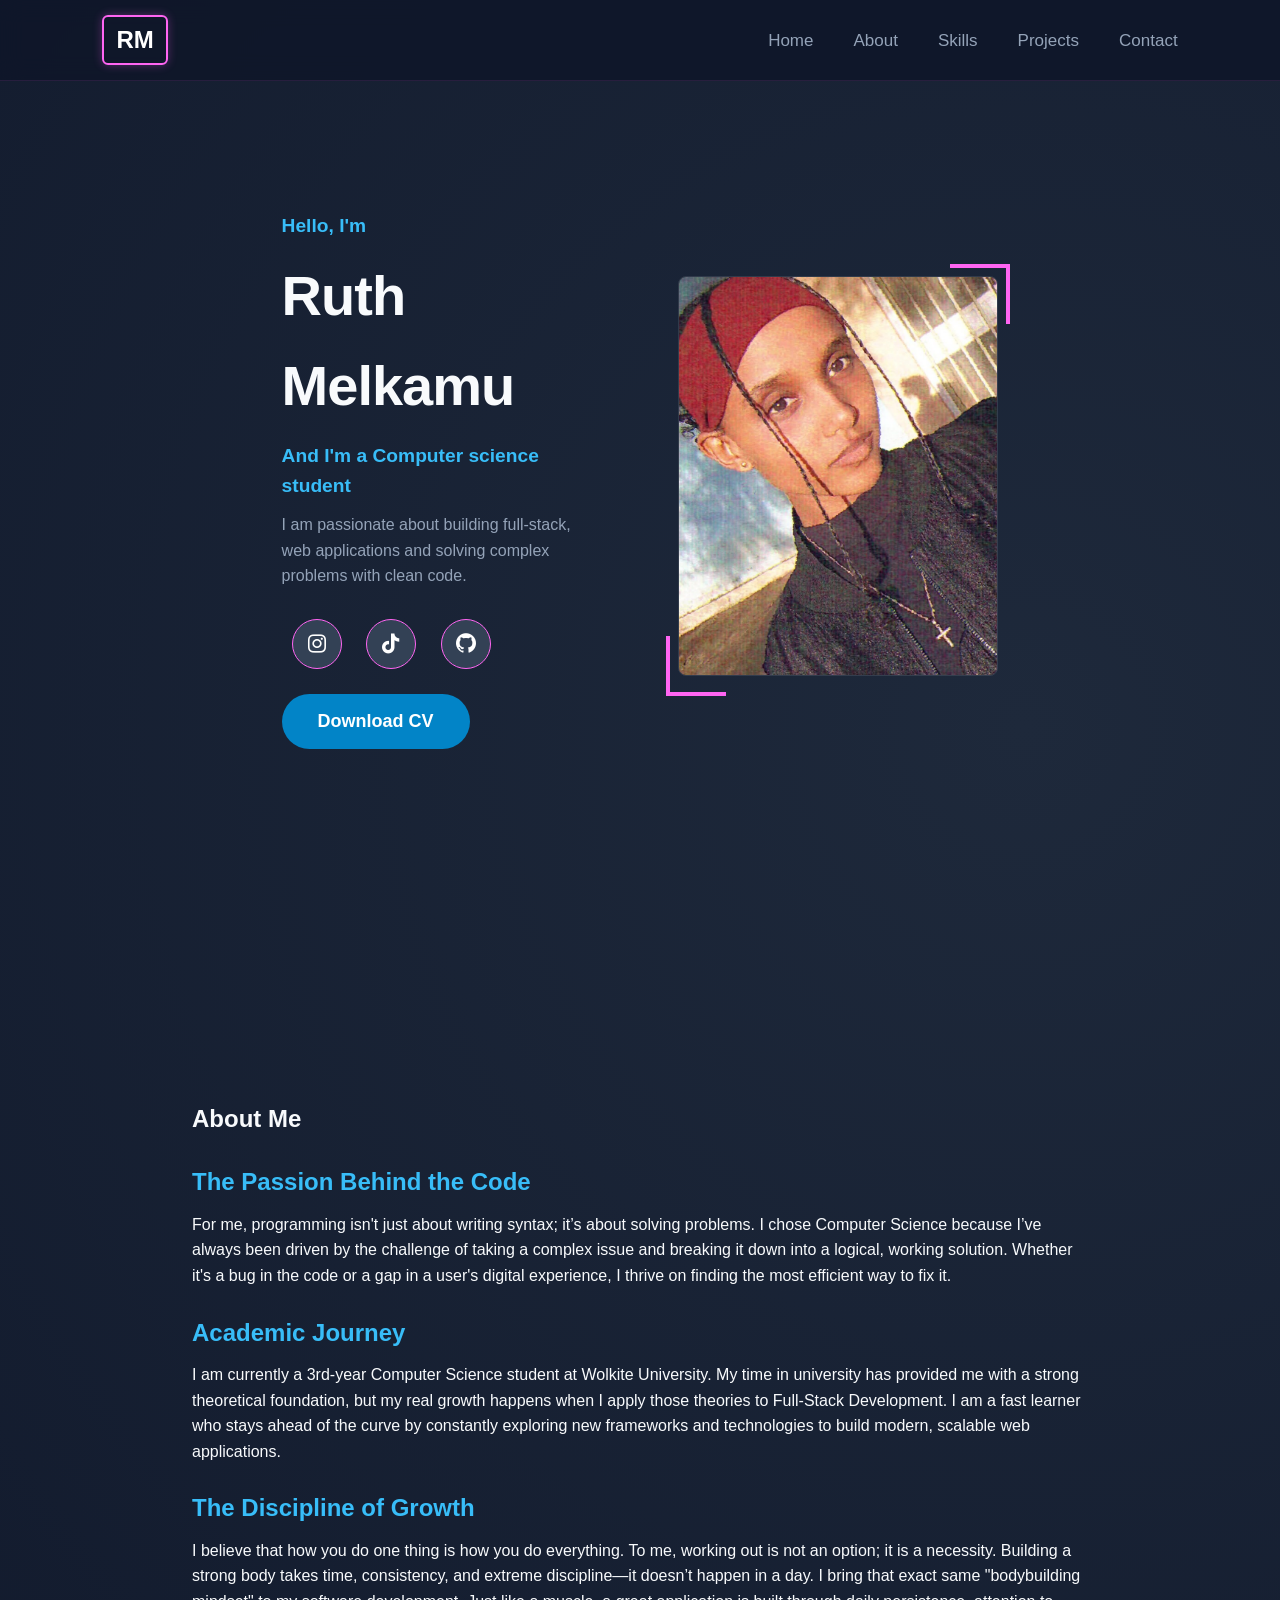
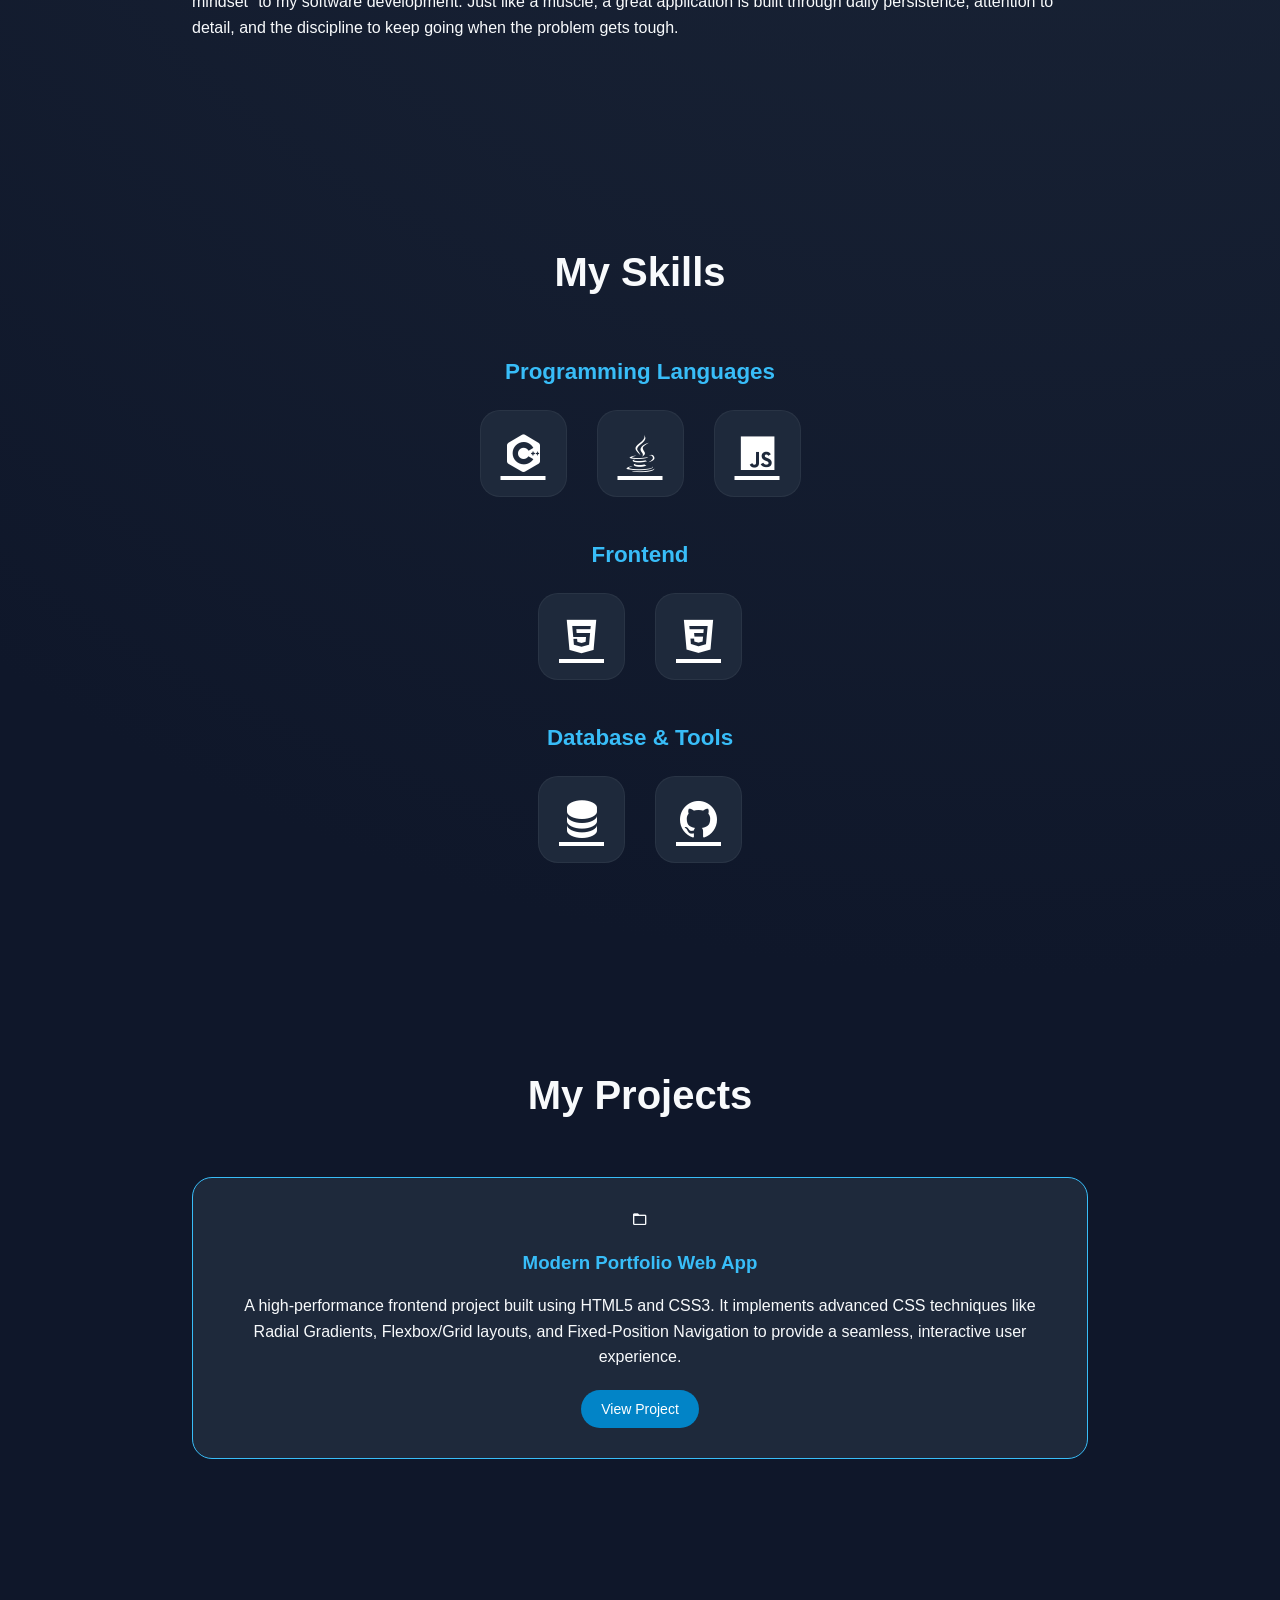
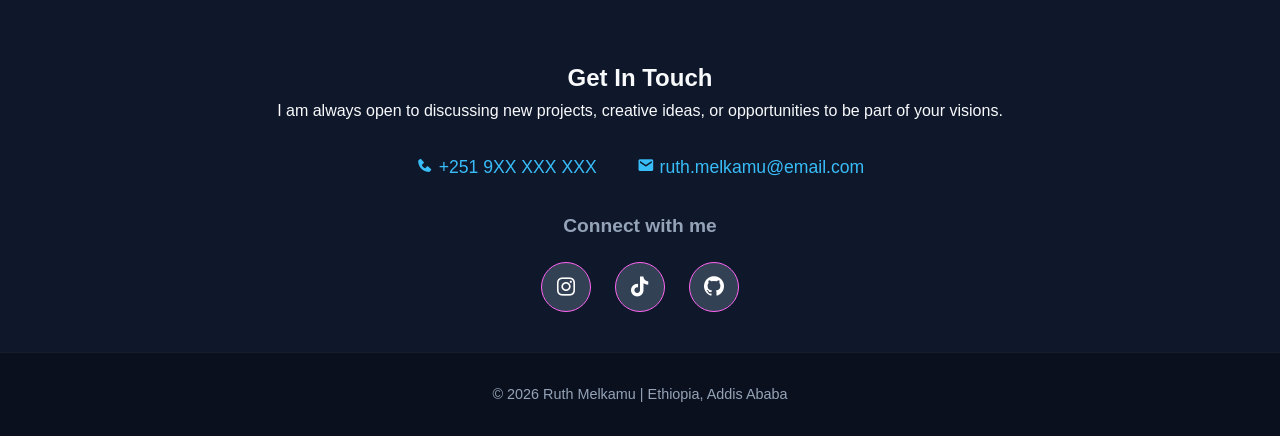
==== index.html @ 9ebf78e1 "Rename home.html to index.html" ====
<!DOCTYPE html>
<html lang="en">
<head>
    <meta charset="UTF-8">
    <meta name="viewport" content="width=device-width, initial-scale=1.0">
    <link href='https://cdn.jsdelivr.net/npm/boxicons@2.1.4/css/boxicons.min.css' rel='stylesheet'>
    <link rel="stylesheet" href="style.css">
    <title>Ruth Melkamu | Portfolio</title>
</head>
<body>

    <header class="navPage">
        <div class="logo"><span>RM </span>
        
        </div>



        <nav class="nav">
            <ul>
                <li><a href="#home">Home</a></li>
                <li><a href="#about">About</a></li>
                <li><a href="#skill">Skills</a></li>
                <li><a href="#project">Projects</a></li>
                <li><a href="#contact">Contact</a></li>
            </ul>
        </nav>
    </header>

    <section id="home" class="home">
   <div class="home-wrapper">
    <div class="text-content">
        <div class="descripe">
            <h2>Hello, I'm</h2>
            <h1>Ruth Melkamu</h1>
            <h2>And I'm a Computer science student</h2>
            <p>I am passionate about building full-stack, web applications and solving complex problems with clean code.</p>
            
            <div class="Contact">
                <a href="https://www.instagram.com/ruta_4j/" class="ico" title="Instagram" target="_blank"><i class='bx bxl-instagram'></i></a>
                <a href="https://www.tiktok.com/@ruta4j" class="ico" title="Tiktok" target="_blank"><i class='bx bxl-tiktok'></i></a>
                <a href="https://github.com/ruth962" class="ico" title="GitHub" target="_blank"><i class='bx bxl-github'></i></a>
            </div>
        </div>
<br>
        <div class="cv">
            <a href="#" download>Download CV</a>
        </div>
    </div>

    <div class="image-box">
                <span class="frame-corner top-right"></span>
                <img src="me.jpg" alt="Ruth Melkamu">
                <span class="frame-corner bottom-left"></span>
    </div>
</div>
    </section>

    <section id="about" class="Aboutme">
        <h1>About Me</h1> 
        <h2>The Passion Behind the Code</h2>
        <p>For me, programming isn't just about writing syntax; it’s about solving problems. I chose Computer Science because I’ve always been driven by the challenge of taking a complex issue and breaking it down into a logical, working solution. Whether it's a bug in the code or a gap in a user's digital experience, I thrive on finding the most efficient way to fix it.</p>
        
        <h2>Academic Journey</h2>
        <p>I am currently a 3rd-year Computer Science student at Wolkite University. My time in university has provided me with a strong theoretical foundation, but my real growth happens when I apply those theories to Full-Stack Development. I am a fast learner who stays ahead of the curve by constantly exploring new frameworks and technologies to build modern, scalable web applications.</p>

        <h2>The Discipline of Growth</h2>
        <p>I believe that how you do one thing is how you do everything. To me, working out is not an option; it is a necessity. Building a strong body takes time, consistency, and extreme discipline—it doesn’t happen in a day. I bring that exact same "bodybuilding mindset" to my software development. Just like a muscle, a great application is built through daily persistence, attention to detail, and the discipline to keep going when the problem gets tough.</p>
    </section>

    <section id="skill" class="MySkill">
        <h1>My Skills</h1>
        
        <h2 class="abi">Programming Languages</h2>
        <div class="skill">
            <div class="lang"><a href="#" title="C++"><i class='bx bxl-c-plus-plus'></i></a></div>
            <div class="lang"><a href="#" title="Java"><i class='bx bxl-java'></i></a></div>
            <div class="lang"><a href="#" title="JavaScript"><i class='bx bxl-javascript'></i></a></div>
        </div>

        <h2 class="abi">Frontend</h2>
        <div class="skill">
            <div class="lang"><a href="#" title="HTML"><i class='bx bxl-html5'></i></a></div>
            <div class="lang"><a href="#" title="CSS"><i class='bx bxl-css3'></i></a></div>
        </div>

        <h2 class="abi">Database & Tools</h2>
        <div class="skill">
            <div class="lang"><a href="#" title="Database"><i class='bx bxs-data'></i></a></div>
            <div class="lang"><a href="#" title="GitHub"><i class='bx bxl-github'></i></a></div>
        </div>
    </section>

    <section id="project">
        <h1 class="Project">My Projects</h1>
        <div class="MyProject">
            <div class="title">
                <i class='bx bx-folder icon'></i>
                <h3>Modern Portfolio Web App</h3>
                <p>A high-performance frontend project built using HTML5 and CSS3.
                     It implements advanced CSS techniques like Radial Gradients, Flexbox/Grid layouts, and 
                     Fixed-Position Navigation to provide a seamless, interactive user experience.</p>
                <a href="#">View Project</a>
            </div>
        </div>
    </section>

    <section id="contact" class="ContactSection">
        <h2>Get In Touch</h2>
        <p>I am always open to discussing new projects, creative ideas, or opportunities to be part of your visions.</p>
        
        <div class="ContactInfo">
            <div><i class='bx bxs-phone'></i> +251 9XX XXX XXX</div>
            <div><i class='bx bxs-envelope'></i> ruth.melkamu@email.com</div>
        </div>

        <div class="Contact">
            <h5>Connect with me</h5>
           <a href="https://www.instagram.com/ruta_4j/" class="ico" title="Instagram" target="_blank"><i class='bx bxl-instagram'></i></a>
                <a href="https://www.tiktok.com/@ruta4j" class="ico" title="Tiktok" target="_blank"><i class='bx bxl-tiktok'></i></a>
                <a href="https://github.com/ruth962" class="ico" title="GitHub" target="_blank"><i class='bx bxl-github'></i></a>
    </section>

    <footer class="copyRight1">
        © 2026 Ruth Melkamu | Ethiopia, Addis Ababa
    </footer>

</body>
</html>
---- style.css ----
/* --- 1. Global Variables & Reset --- */
:root {
    --bg-dark: #0f172a;        /* Your dark slate blue */
    --bg-header: rgba(15, 23, 42, 0.9); 
    --neon-pink: #ff65f2;      /* Primary accent */
    --neon-cyan: #38bdf8;      /* Secondary accent */
    --text-white: #f8fafc;
    --text-dim: #94a3b8;
    --transition: 0.4s ease;
}

* {
    margin: 0;
    padding: 0;
    box-sizing: border-box;
    font-family: 'Segoe UI', Tahoma, Geneva, Verdana, sans-serif;
}
html {
    scroll-behavior: smooth;
    /* This creates a 'buffer' so the nav bar doesn't cover your titles */
   
}

body {
    background-color: var(--bg-dark);
    /* Subtle radial gradient to match the depth of your reference image */
    background: radial-gradient(circle at 80% 20%, #1e293b 0%, #0f172a 60%);
    color: var(--text-white);
    line-height: 1.6;
    overflow-x: hidden;
}

/* --- 2. Fixed Navigation & RM Logo --- */
.navPage {
    position: fixed;    /* Keeps it at the top while scrolling */
    top: 0;
    left: 0;
    width: 100%;
    z-index: 1000;
    display: flex;
    justify-content: space-between;
    align-items: center;
    padding: 15px 8%;
    background: var(--bg-header);
    backdrop-filter: blur(12px); /* Frosted glass effect */
    border-bottom: 1px solid rgba(255, 101, 242, 0.1);
}

/* The RM Monogram Logo */
.logo {
    display: flex;
    align-items: center;
}

.logo span {
    display: inline-block;
    font-weight: 800;
    font-size: 24px;
    border: 2px solid var(--neon-pink);
    padding: 4px 12px;
    border-radius: 6px;
    color: #fff;
    text-transform: uppercase;
    box-shadow: 0 0 10px rgba(255, 101, 242, 0.3);
    transition: var(--transition);
}

.logo span:hover {
    box-shadow: 0 0 20px var(--neon-pink);
    transform: scale(1.05);
}

.nav ul {
    list-style: none;
    display: flex;
    gap: 40px;
}

.nav a {
    text-decoration: none;
    color: var(--text-dim);
    font-size: 17px;
    font-weight: 500;
    transition: var(--transition);
}

.nav a:hover {
    color: var(--neon-pink);
    text-shadow: 0 0 8px var(--neon-pink);
}

/* --- 3. Home Section --- */
.home-wrapper {
    display: flex;
    align-items: center;
    justify-content: center;
    min-height: 100vh;
    padding: 120px 10% 60px;
    gap: 80px;
 margin-top: -100px;
}

.text-content {
    flex: 1;
}

.descripe h2 {
    color: var(--neon-cyan);
    font-size: 1.2rem;
    margin-bottom: 10px;
}

.descripe h1 {
    font-size: 3.5rem;
    margin-bottom: 10px;
    letter-spacing: -1px;
}

.descripe p {
    color: var(--text-dim);
    max-width: 500px;
    margin-bottom: 30px;
}

/* CV Button */
.cv a {
    display: inline-block;
    color: white;
    text-decoration: none;
    font-size: 18px;
    font-weight: 600;
    padding: 12px 35px;
    border-radius: 50px;
    background-color: #0284c7; /* Professional blue */
    transition: var(--transition);
    border: 1px solid transparent;
}

.cv a:hover {
    background-color: var(--neon-pink);
    transform: translateY(-5px);
    box-shadow: 0 10px 20px rgba(255, 101, 242, 0.3);
}

/* Profile Image & Neon Frame */
.image-box {
    position: relative;
    flex-shrink: 0;
}

.image-box img {
    width: 320px;
    height: 400px;
    object-fit: cover;
    border-radius: 8px;
    border: 1px solid rgba(255, 255, 255, 0.1);
}

.frame-corner {
    position: absolute;
    width: 60px;
    height: 60px;
    border: 4px solid var(--neon-pink);
}

.top-right { top: -12px; right: -12px; border-left: 0; border-bottom: 0; }
.bottom-left { bottom: -12px; left: -12px; border-right: 0; border-top: 0; }

/* --- 4. Content Sections (About, Skills, Projects) --- */
section {
    padding: 100px 15%;
}

h1.Aboutme, .MySkill h1, .Project {
    font-size: 2.5rem;
    text-align: center;
    margin-bottom: 50px;
    color: var(--text-white);
}

.Aboutme h2 {
    color: var(--neon-cyan);
    margin: 25px 0 10px;
}

/* Skills Grid */
.abi {
    margin: 40px 0 20px;
    color: var(--neon-cyan);
    text-align: center;
    font-size: 1.4rem;
}

.skill {
    display: flex;
    justify-content: center;
    gap: 30px;
    flex-wrap: wrap;
}

.lang a {
    color: white;
    font-size: 45px;
    padding: 20px;
    background-color: #1e293b;
    border: 1px solid rgba(255, 255, 255, 0.05);
    border-radius: 20px;
    transition: var(--transition);
    display: flex;
}

.lang a:hover {
    background-color: var(--neon-pink);
    transform: scale(1.1);
    box-shadow: 0 0 20px rgba(255, 101, 242, 0.4);
}

/* Projects Grid */
.MyProject {
    display: grid;
    grid-template-columns: repeat(auto-fit, minmax(280px, 1fr));
    gap: 30px;
}

.title {
    background: #1e293b;
    padding: 30px;
    border-radius: 20px;
    border: 1px solid var(--neon-cyan);
    text-align: center;
    transition: var(--transition);
}

.title:hover {
    transform: translateY(-10px);
    box-shadow: 0 10px 30px rgba(56, 189, 248, 0.2);
}

.title h3 {
    margin: 15px 0;
    color: var(--neon-cyan);
}

.title a {
    display: inline-block;
    margin-top: 20px;
    padding: 8px 20px;
    background: #0284c7;
    color: white;
    text-decoration: none;
    border-radius: 20px;
    font-size: 14px;
}

/* --- 5. Contact & Footer (No Gap) --- */
.ContactSection {
    padding-top: 100px;
    padding-bottom: 40px; /* Reduced to merge with footer */
    text-align: center;
}

.ContactInfo {
    display: flex;
    justify-content: center;
    gap: 40px;
    margin: 30px 0;
    color: var(--neon-cyan);
    font-size: 1.1rem;
}

.Contact h5 {
    font-size: 1.2rem;
    margin-bottom: 20px;
    color: var(--text-dim);
}

.Contact .ico {
    display: inline-flex;
    align-items: center;
    justify-content: center;
    width: 50px;
    height: 50px;
    color: white;
    font-size: 24px;
    border: 1px solid var(--neon-pink);
    border-radius: 50%;
    background-color: #334155;
    margin: 0 10px;
    transition: var(--transition);
    text-decoration: none;
}

.Contact .ico:hover {
    background-color: var(--neon-pink);
    color: var(--bg-dark);
    transform: translateY(-8px);
    box-shadow: 0 0 15px var(--neon-pink);
}

/* Footer styling with no gap */
.copyRight1 {
    width: 100%;
    text-align: center;
    padding: 30px 0;
    background: rgba(0, 0, 0, 0.3);
    color: var(--text-dim);
    font-size: 0.9rem;
    border-top: 1px solid rgba(255, 255, 255, 0.05);
}

/* --- 6. Mobile Responsiveness --- */
@media (max-width: 768px) {
    .home-wrapper {
        flex-direction: column-reverse;
        text-align: center;
        padding-top: 120px;
    }
    .text-content {
        align-items: center;
    }
    .nav ul {
        display: none; /* Usually hidden behind a hamburger menu on mobile */
    }
    .descripe h1 {
        font-size: 2.5rem;
    }
}
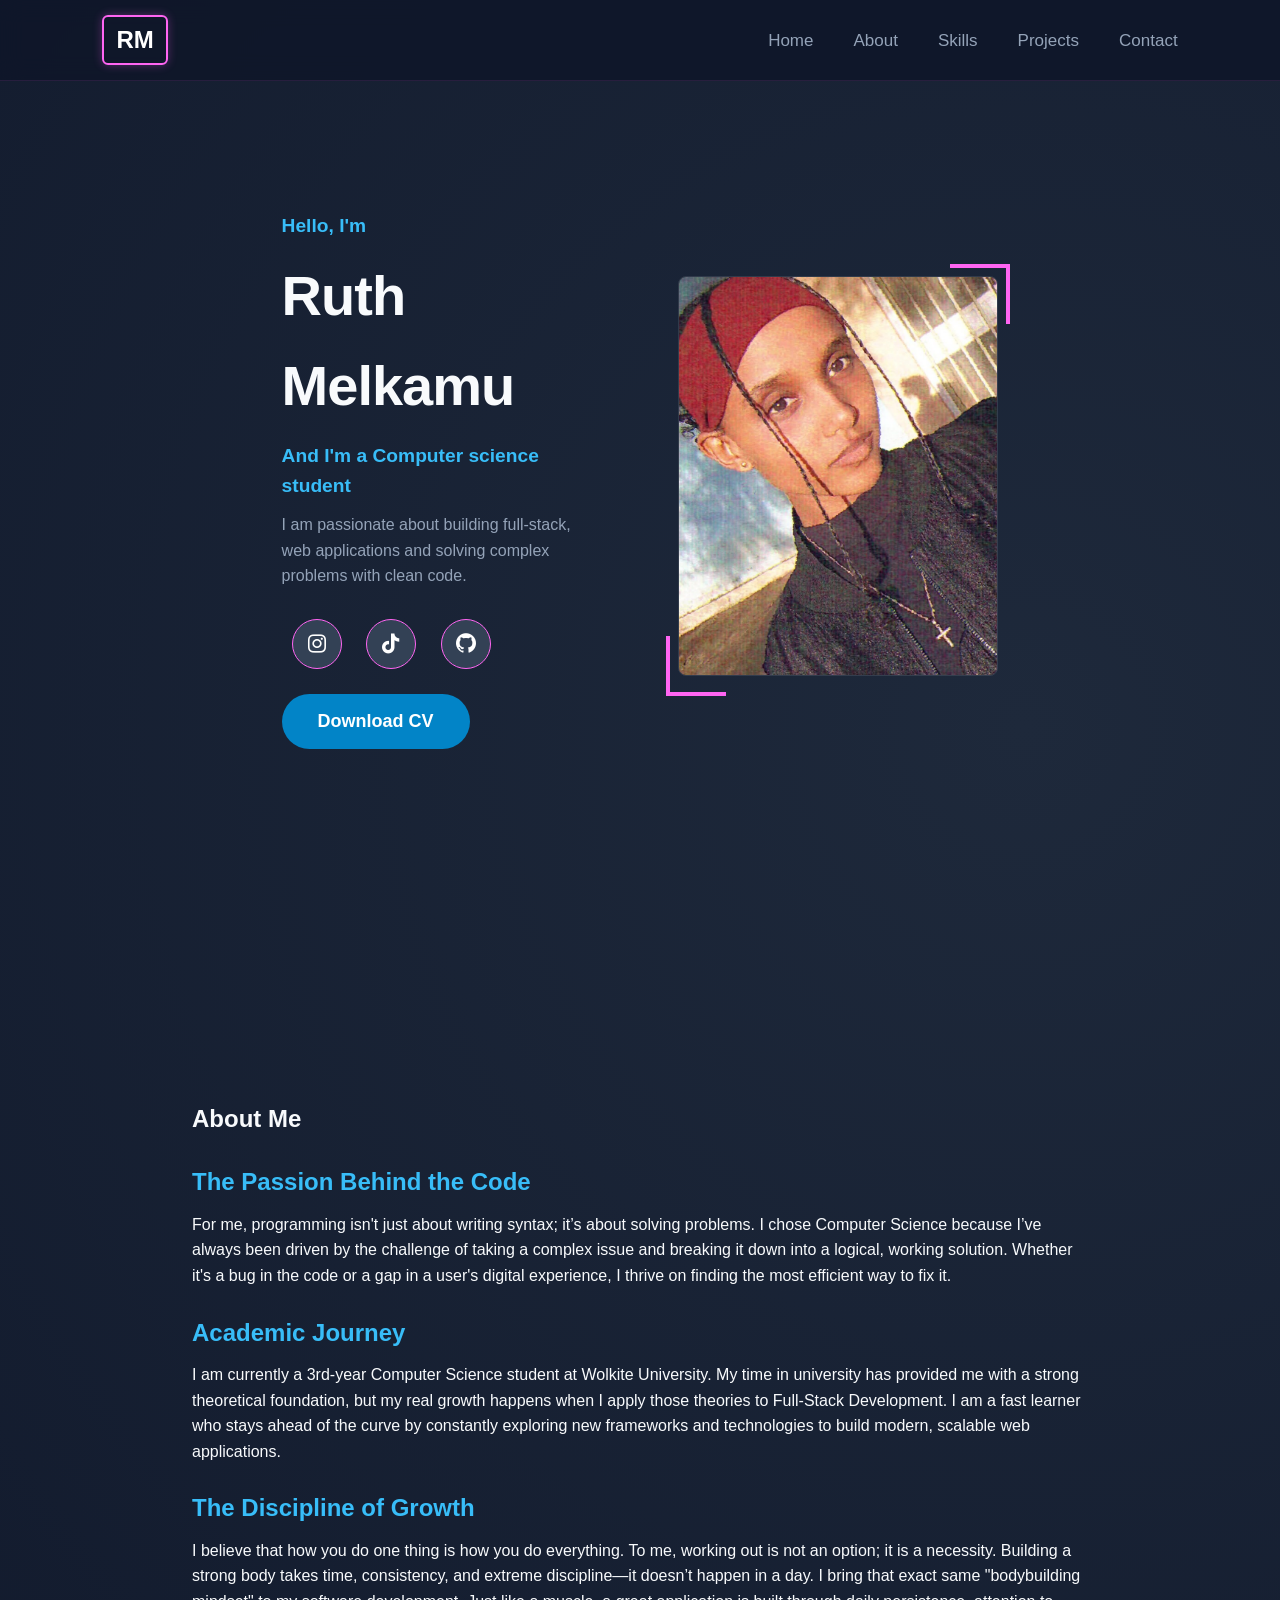
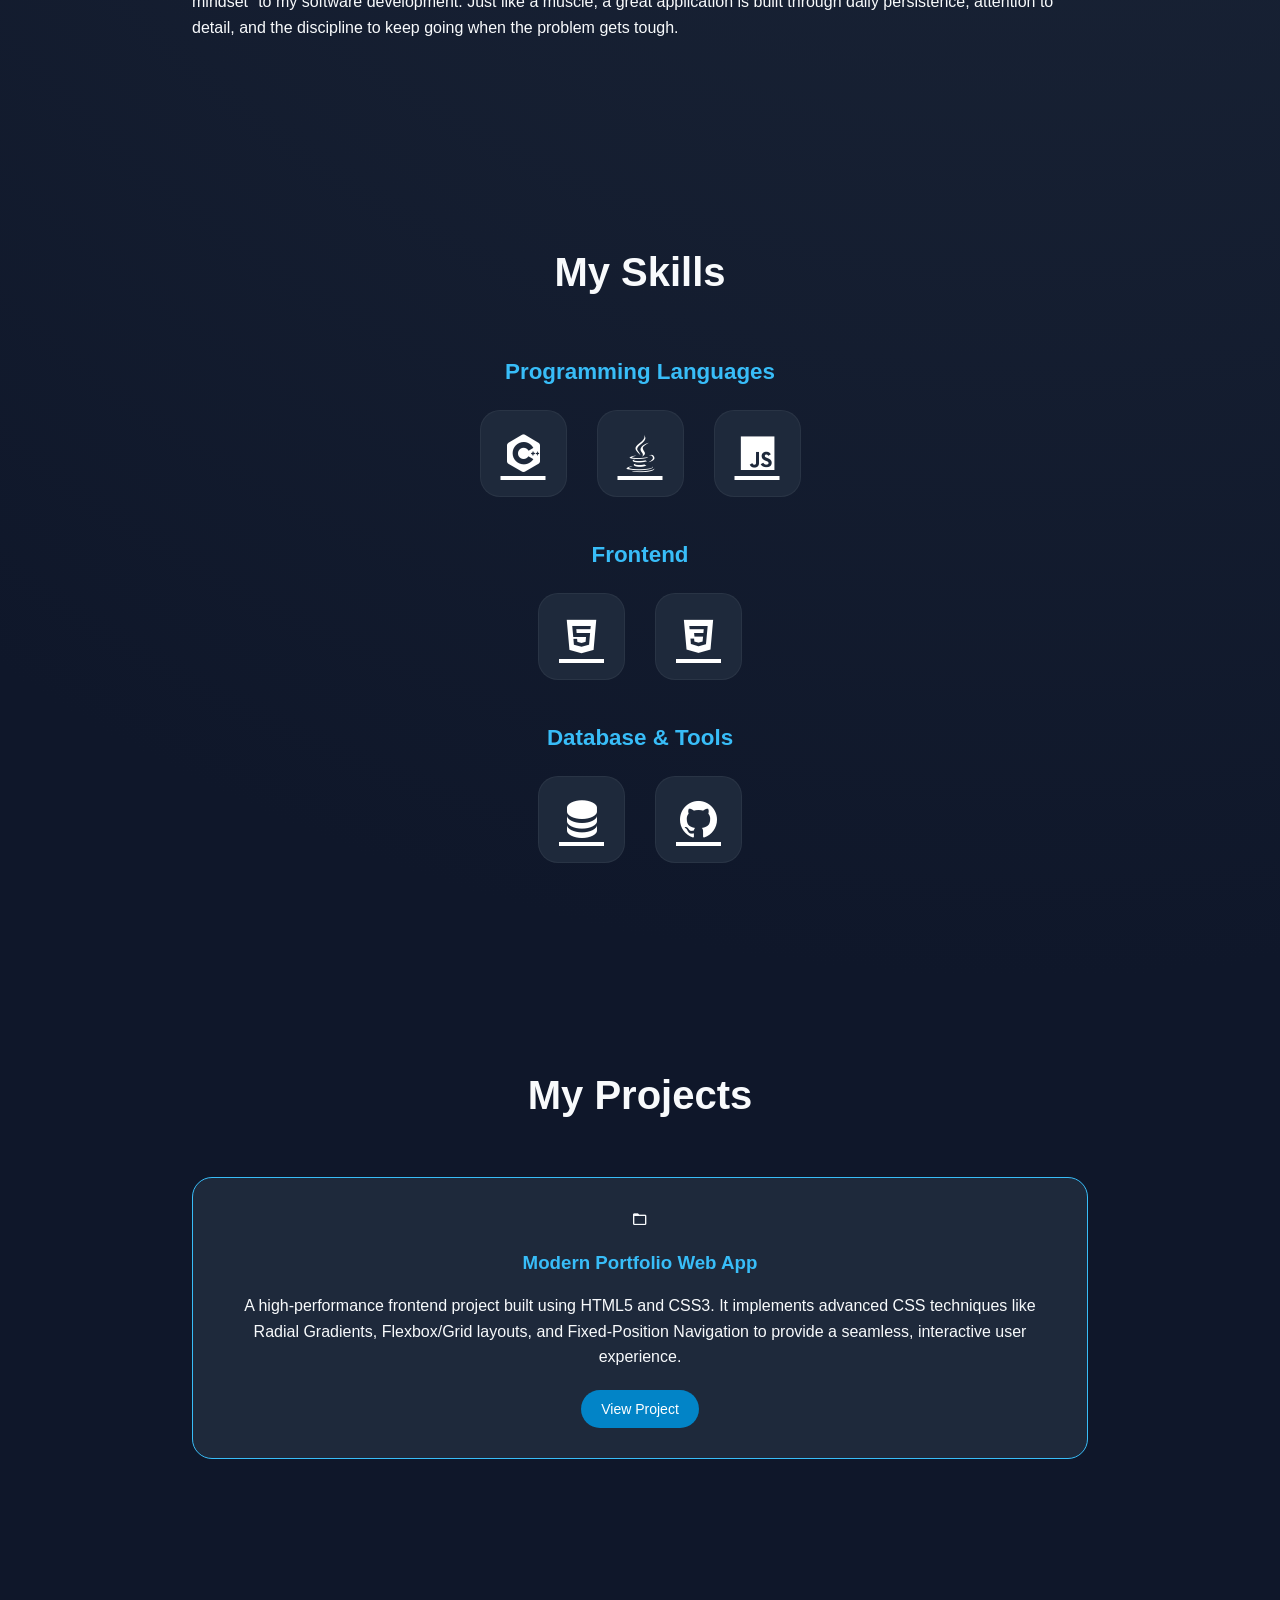
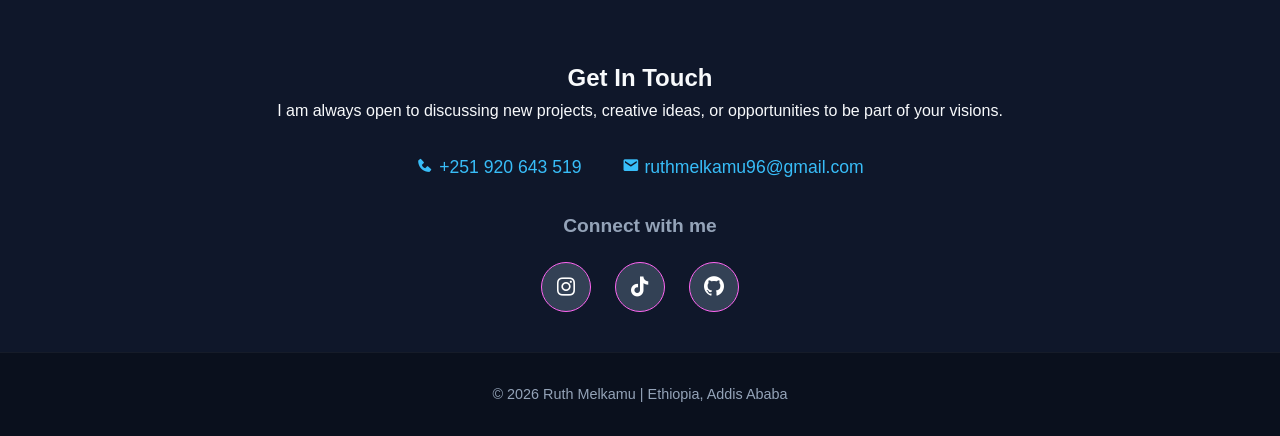
==== commit edb3a33f: "Update index.html" ====
--- a/index.html
+++ b/index.html
@@ -100,7 +100,7 @@
                 <p>A high-performance frontend project built using HTML5 and CSS3.
                      It implements advanced CSS techniques like Radial Gradients, Flexbox/Grid layouts, and 
                      Fixed-Position Navigation to provide a seamless, interactive user experience.</p>
-                <a href="#">View Project</a>
+                <a href="https://ruth962.github.io/My-portfolio/">View Project</a>
             </div>
         </div>
     </section>
@@ -110,8 +110,8 @@
         <p>I am always open to discussing new projects, creative ideas, or opportunities to be part of your visions.</p>
         
         <div class="ContactInfo">
-            <div><i class='bx bxs-phone'></i> +251 9XX XXX XXX</div>
-            <div><i class='bx bxs-envelope'></i> ruth.melkamu@email.com</div>
+            <div><i class='bx bxs-phone'></i> +251 920 643 519</div>
+            <div><i class='bx bxs-envelope'></i> ruthmelkamu96@gmail.com</div>
         </div>
 
         <div class="Contact">
